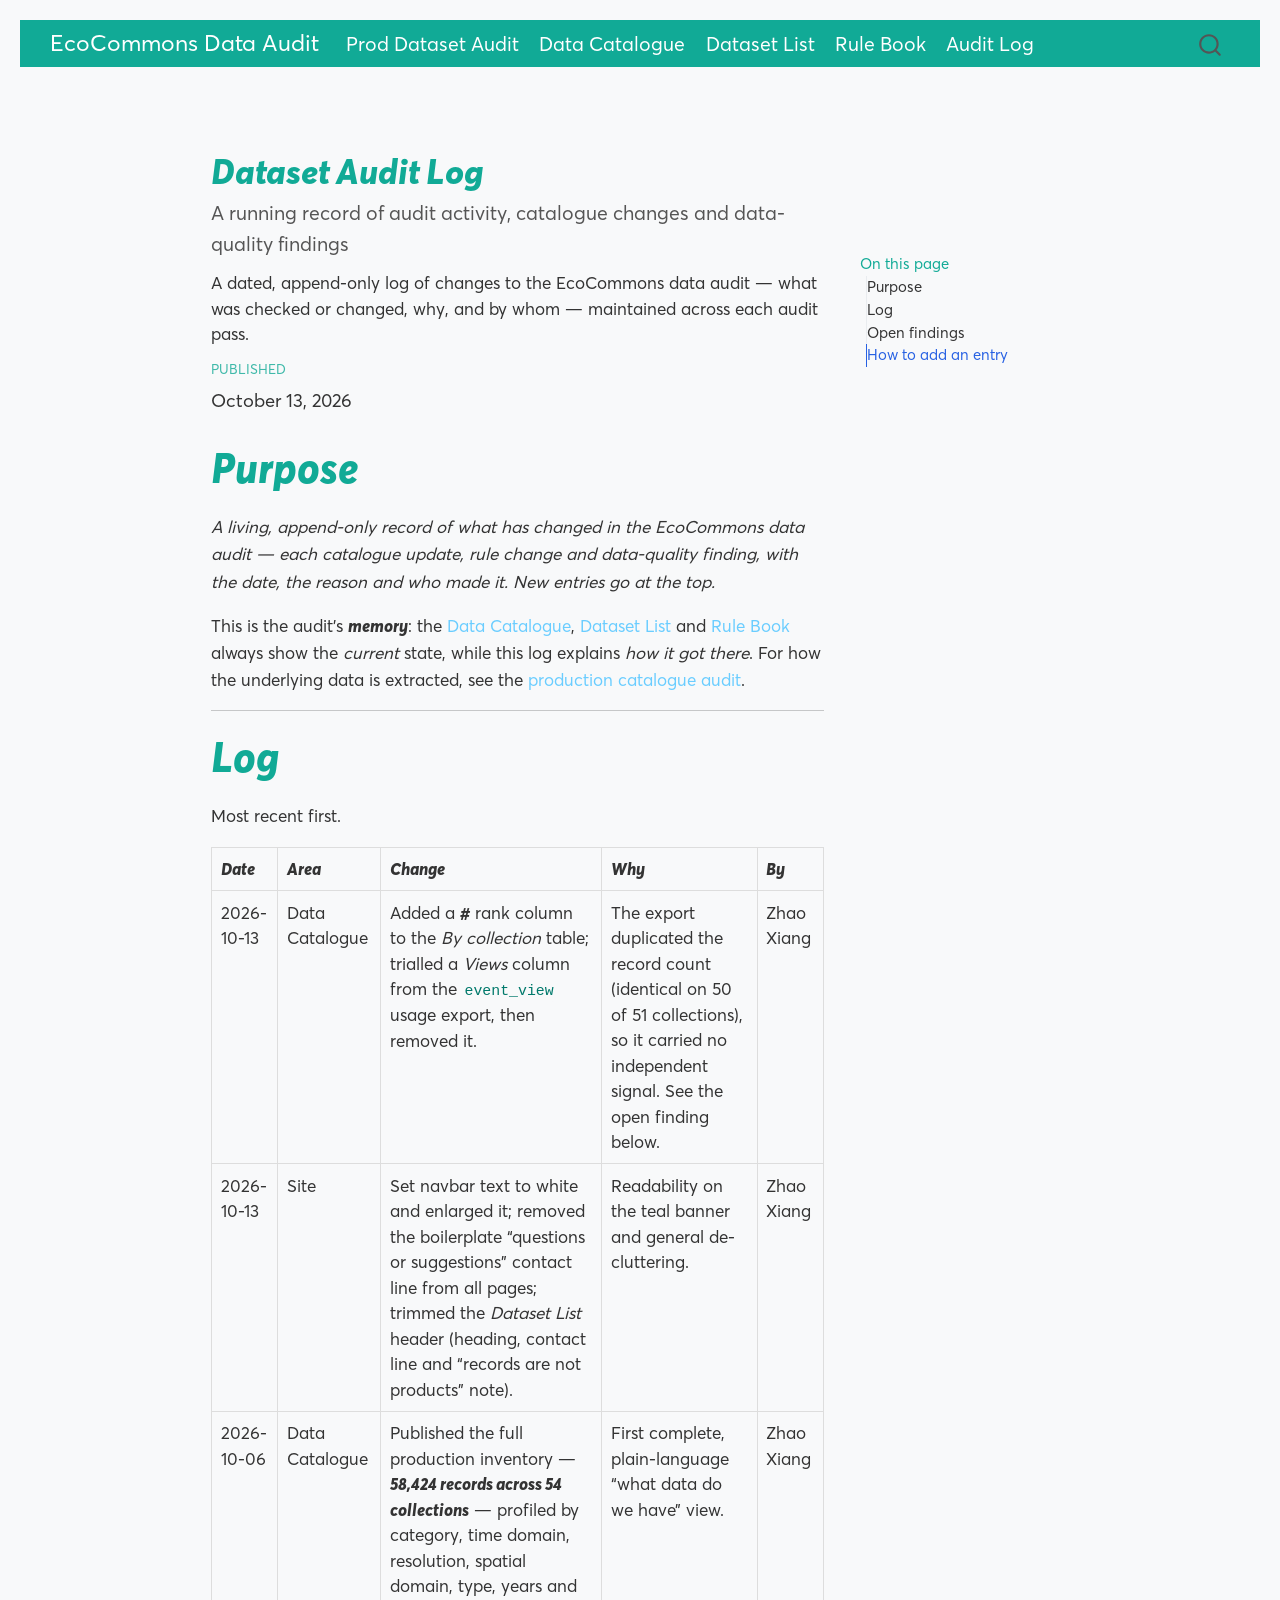
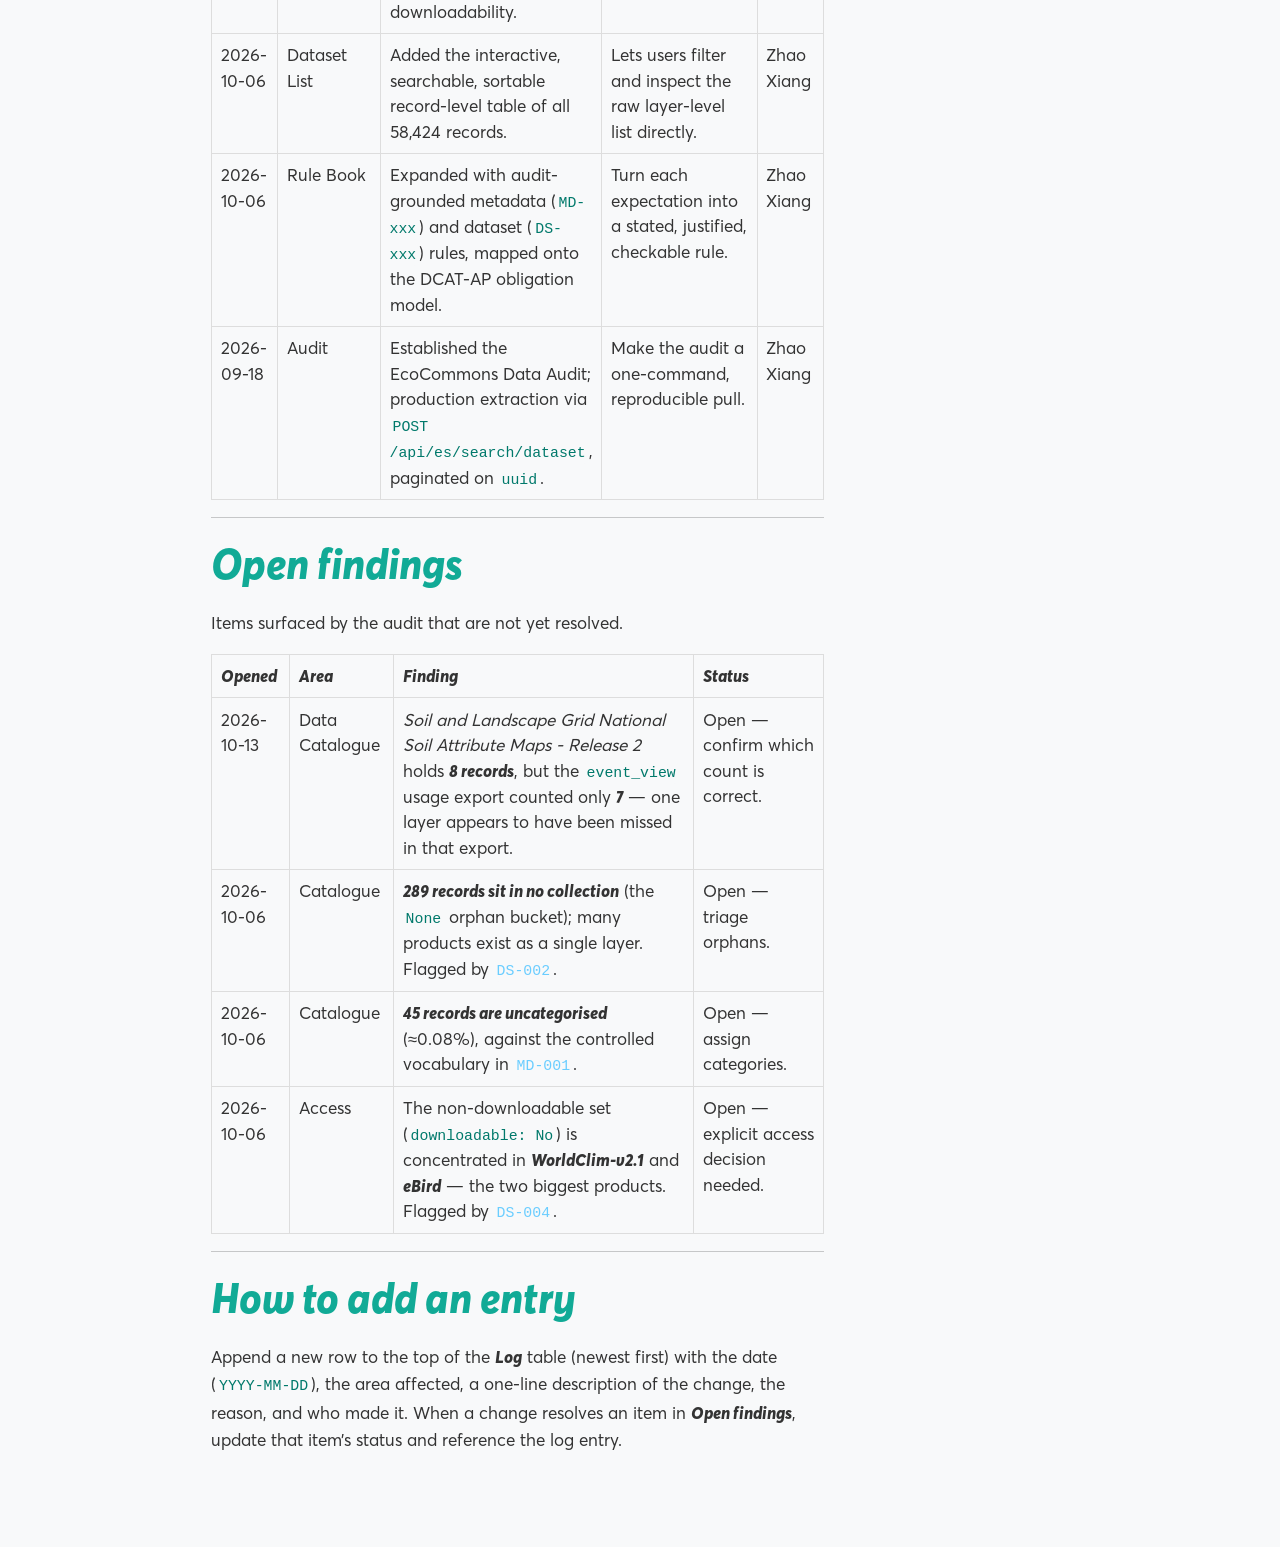
==== docs/audit_log.html @ ebec3620 "Add Audit Log page, rank column, and site cleanup - Add Dataset Audit Log page (audit_log.qmd) with " ====
<!DOCTYPE html>
<html xmlns="http://www.w3.org/1999/xhtml" lang="en" xml:lang="en"><head>

<meta charset="utf-8">
<meta name="generator" content="quarto-1.6.40">

<meta name="viewport" content="width=device-width, initial-scale=1.0, user-scalable=yes">

<meta name="dcterms.date" content="2026-10-13">
<meta name="description" content="A dated, append-only log of changes to the EcoCommons data audit — what was checked or changed, why, and by whom — maintained across each audit pass.">

<title>Dataset Audit Log – EcoCommons Data Audit</title>
<style>
code{white-space: pre-wrap;}
span.smallcaps{font-variant: small-caps;}
div.columns{display: flex; gap: min(4vw, 1.5em);}
div.column{flex: auto; overflow-x: auto;}
div.hanging-indent{margin-left: 1.5em; text-indent: -1.5em;}
ul.task-list{list-style: none;}
ul.task-list li input[type="checkbox"] {
  width: 0.8em;
  margin: 0 0.8em 0.2em -1em; /* quarto-specific, see https://github.com/quarto-dev/quarto-cli/issues/4556 */ 
  vertical-align: middle;
}
</style>


<script src="site_libs/quarto-nav/quarto-nav.js"></script>
<script src="site_libs/quarto-nav/headroom.min.js"></script>
<script src="site_libs/clipboard/clipboard.min.js"></script>
<script src="site_libs/quarto-search/autocomplete.umd.js"></script>
<script src="site_libs/quarto-search/fuse.min.js"></script>
<script src="site_libs/quarto-search/quarto-search.js"></script>
<meta name="quarto:offset" content="./">
<link href="./https://raw.githubusercontent.com/EcoCommons-Australia-2024-2026/ec-notebook_site_materials/main/images/favicon_square.png" rel="icon" type="image/png">
<script src="site_libs/quarto-html/quarto.js"></script>
<script src="site_libs/quarto-html/popper.min.js"></script>
<script src="site_libs/quarto-html/tippy.umd.min.js"></script>
<script src="site_libs/quarto-html/anchor.min.js"></script>
<link href="site_libs/quarto-html/tippy.css" rel="stylesheet">
<link href="site_libs/quarto-html/quarto-syntax-highlighting-549806ee2085284f45b00abea8c6df48.css" rel="stylesheet" id="quarto-text-highlighting-styles">
<script src="site_libs/bootstrap/bootstrap.min.js"></script>
<link href="site_libs/bootstrap/bootstrap-icons.css" rel="stylesheet">
<link href="site_libs/bootstrap/bootstrap-6bd9cfa162949bde0a231f530c97869d.min.css" rel="stylesheet" append-hash="true" id="quarto-bootstrap" data-mode="light">
<script id="quarto-search-options" type="application/json">{
  "location": "navbar",
  "copy-button": false,
  "collapse-after": 3,
  "panel-placement": "end",
  "type": "overlay",
  "limit": 50,
  "keyboard-shortcut": [
    "f",
    "/",
    "s"
  ],
  "show-item-context": false,
  "language": {
    "search-no-results-text": "No results",
    "search-matching-documents-text": "matching documents",
    "search-copy-link-title": "Copy link to search",
    "search-hide-matches-text": "Hide additional matches",
    "search-more-match-text": "more match in this document",
    "search-more-matches-text": "more matches in this document",
    "search-clear-button-title": "Clear",
    "search-text-placeholder": "",
    "search-detached-cancel-button-title": "Cancel",
    "search-submit-button-title": "Submit",
    "search-label": "Search"
  }
}</script>


<link rel="stylesheet" href="styles/ec_html_template.css">
</head>

<body class="nav-fixed">

<div id="quarto-search-results"></div>
  <header id="quarto-header" class="headroom fixed-top">
    <nav class="navbar navbar-expand-lg " data-bs-theme="dark">
      <div class="navbar-container container-fluid">
      <div class="navbar-brand-container mx-auto">
    <a class="navbar-brand" href="./index.html">
    <span class="navbar-title">EcoCommons Data Audit</span>
    </a>
  </div>
            <div id="quarto-search" class="" title="Search"></div>
          <button class="navbar-toggler" type="button" data-bs-toggle="collapse" data-bs-target="#navbarCollapse" aria-controls="navbarCollapse" role="menu" aria-expanded="false" aria-label="Toggle navigation" onclick="if (window.quartoToggleHeadroom) { window.quartoToggleHeadroom(); }">
  <span class="navbar-toggler-icon"></span>
</button>
          <div class="collapse navbar-collapse" id="navbarCollapse">
            <ul class="navbar-nav navbar-nav-scroll me-auto">
  <li class="nav-item">
    <a class="nav-link" href="./ecocommons_prod_data_audit.html"> 
<span class="menu-text">Prod Dataset Audit</span></a>
  </li>  
  <li class="nav-item">
    <a class="nav-link" href="./prod_dataset_catalogue.html"> 
<span class="menu-text">Data Catalogue</span></a>
  </li>  
  <li class="nav-item">
    <a class="nav-link" href="./dataset_list.html"> 
<span class="menu-text">Dataset List</span></a>
  </li>  
  <li class="nav-item">
    <a class="nav-link" href="./rule_book.html"> 
<span class="menu-text">Rule Book</span></a>
  </li>  
  <li class="nav-item">
    <a class="nav-link active" href="./audit_log.html" aria-current="page"> 
<span class="menu-text">Audit Log</span></a>
  </li>  
</ul>
          </div> <!-- /navcollapse -->
            <div class="quarto-navbar-tools">
</div>
      </div> <!-- /container-fluid -->
    </nav>
</header>
<!-- content -->
<div id="quarto-content" class="quarto-container page-columns page-rows-contents page-layout-article page-navbar">
<!-- sidebar -->
<!-- margin-sidebar -->
    <div id="quarto-margin-sidebar" class="sidebar margin-sidebar">
        <nav id="TOC" role="doc-toc" class="toc-active">
    <h2 id="toc-title">On this page</h2>
   
  <ul>
  <li><a href="#purpose" id="toc-purpose" class="nav-link active" data-scroll-target="#purpose">Purpose</a></li>
  <li><a href="#log" id="toc-log" class="nav-link" data-scroll-target="#log">Log</a></li>
  <li><a href="#open-findings" id="toc-open-findings" class="nav-link" data-scroll-target="#open-findings">Open findings</a></li>
  <li><a href="#how-to-add-an-entry" id="toc-how-to-add-an-entry" class="nav-link" data-scroll-target="#how-to-add-an-entry">How to add an entry</a></li>
  </ul>
</nav>
    </div>
<!-- main -->
<main class="content" id="quarto-document-content">

<header id="title-block-header" class="quarto-title-block default">
<div class="quarto-title">
<h1 class="title">Dataset Audit Log</h1>
<p class="subtitle lead">A running record of audit activity, catalogue changes and data-quality findings</p>
</div>

<div>
  <div class="description">
    A dated, append-only log of changes to the EcoCommons data audit — what was checked or changed, why, and by whom — maintained across each audit pass.
  </div>
</div>


<div class="quarto-title-meta">

    
    <div>
    <div class="quarto-title-meta-heading">Published</div>
    <div class="quarto-title-meta-contents">
      <p class="date">October 13, 2026</p>
    </div>
  </div>
  
    
  </div>
  


</header>


<section id="purpose" class="level1">
<h1>Purpose</h1>
<p><em>A living, append-only record of what has changed in the EcoCommons data audit — each catalogue update, rule change and data-quality finding, with the date, the reason and who made it. New entries go at the top.</em></p>
<p>This is the audit’s <strong>memory</strong>: the <a href="./prod_dataset_catalogue.html">Data Catalogue</a>, <a href="./dataset_list.html">Dataset List</a> and <a href="./rule_book.html">Rule Book</a> always show the <em>current</em> state, while this log explains <em>how it got there</em>. For how the underlying data is extracted, see the <a href="./ecocommons_prod_data_audit.html">production catalogue audit</a>.</p>
<hr>
</section>
<section id="log" class="level1">
<h1>Log</h1>
<p>Most recent first.</p>
<table class="caption-top table">
<colgroup>
<col style="width: 11%">
<col style="width: 17%">
<col style="width: 31%">
<col style="width: 28%">
<col style="width: 11%">
</colgroup>
<thead>
<tr class="header">
<th style="text-align: left;">Date</th>
<th style="text-align: left;">Area</th>
<th style="text-align: left;">Change</th>
<th style="text-align: left;">Why</th>
<th style="text-align: left;">By</th>
</tr>
</thead>
<tbody>
<tr class="odd">
<td style="text-align: left;">2026-10-13</td>
<td style="text-align: left;">Data Catalogue</td>
<td style="text-align: left;">Added a <strong>#</strong> rank column to the <em>By collection</em> table; trialled a <em>Views</em> column from the <code>event_view</code> usage export, then removed it.</td>
<td style="text-align: left;">The export duplicated the record count (identical on 50 of 51 collections), so it carried no independent signal. See the open finding below.</td>
<td style="text-align: left;">Zhao Xiang</td>
</tr>
<tr class="even">
<td style="text-align: left;">2026-10-13</td>
<td style="text-align: left;">Site</td>
<td style="text-align: left;">Set navbar text to white and enlarged it; removed the boilerplate “questions or suggestions” contact line from all pages; trimmed the <em>Dataset List</em> header (heading, contact line and “records are not products” note).</td>
<td style="text-align: left;">Readability on the teal banner and general de-cluttering.</td>
<td style="text-align: left;">Zhao Xiang</td>
</tr>
<tr class="odd">
<td style="text-align: left;">2026-10-06</td>
<td style="text-align: left;">Data Catalogue</td>
<td style="text-align: left;">Published the full production inventory — <strong>58,424 records across 54 collections</strong> — profiled by category, time domain, resolution, spatial domain, type, years and downloadability.</td>
<td style="text-align: left;">First complete, plain-language “what data do we have” view.</td>
<td style="text-align: left;">Zhao Xiang</td>
</tr>
<tr class="even">
<td style="text-align: left;">2026-10-06</td>
<td style="text-align: left;">Dataset List</td>
<td style="text-align: left;">Added the interactive, searchable, sortable record-level table of all 58,424 records.</td>
<td style="text-align: left;">Lets users filter and inspect the raw layer-level list directly.</td>
<td style="text-align: left;">Zhao Xiang</td>
</tr>
<tr class="odd">
<td style="text-align: left;">2026-10-06</td>
<td style="text-align: left;">Rule Book</td>
<td style="text-align: left;">Expanded with audit-grounded metadata (<code>MD-xxx</code>) and dataset (<code>DS-xxx</code>) rules, mapped onto the DCAT-AP obligation model.</td>
<td style="text-align: left;">Turn each expectation into a stated, justified, checkable rule.</td>
<td style="text-align: left;">Zhao Xiang</td>
</tr>
<tr class="even">
<td style="text-align: left;">2026-09-18</td>
<td style="text-align: left;">Audit</td>
<td style="text-align: left;">Established the EcoCommons Data Audit; production extraction via <code>POST /api/es/search/dataset</code>, paginated on <code>uuid</code>.</td>
<td style="text-align: left;">Make the audit a one-command, reproducible pull.</td>
<td style="text-align: left;">Zhao Xiang</td>
</tr>
</tbody>
</table>
<hr>
</section>
<section id="open-findings" class="level1">
<h1>Open findings</h1>
<p>Items surfaced by the audit that are not yet resolved.</p>
<table class="caption-top table">
<thead>
<tr class="header">
<th style="text-align: left;">Opened</th>
<th style="text-align: left;">Area</th>
<th style="text-align: left;">Finding</th>
<th style="text-align: left;">Status</th>
</tr>
</thead>
<tbody>
<tr class="odd">
<td style="text-align: left;">2026-10-13</td>
<td style="text-align: left;">Data Catalogue</td>
<td style="text-align: left;"><em>Soil and Landscape Grid National Soil Attribute Maps - Release 2</em> holds <strong>8 records</strong>, but the <code>event_view</code> usage export counted only <strong>7</strong> — one layer appears to have been missed in that export.</td>
<td style="text-align: left;">Open — confirm which count is correct.</td>
</tr>
<tr class="even">
<td style="text-align: left;">2026-10-06</td>
<td style="text-align: left;">Catalogue</td>
<td style="text-align: left;"><strong>289 records sit in no collection</strong> (the <code>None</code> orphan bucket); many products exist as a single layer. Flagged by <a href="./rule_book.html#ds-002"><code>DS-002</code></a>.</td>
<td style="text-align: left;">Open — triage orphans.</td>
</tr>
<tr class="odd">
<td style="text-align: left;">2026-10-06</td>
<td style="text-align: left;">Catalogue</td>
<td style="text-align: left;"><strong>45 records are uncategorised</strong> (≈0.08%), against the controlled vocabulary in <a href="./rule_book.html#md-001"><code>MD-001</code></a>.</td>
<td style="text-align: left;">Open — assign categories.</td>
</tr>
<tr class="even">
<td style="text-align: left;">2026-10-06</td>
<td style="text-align: left;">Access</td>
<td style="text-align: left;">The non-downloadable set (<code>downloadable: No</code>) is concentrated in <strong>WorldClim-v2.1</strong> and <strong>eBird</strong> — the two biggest products. Flagged by <a href="./rule_book.html#ds-004"><code>DS-004</code></a>.</td>
<td style="text-align: left;">Open — explicit access decision needed.</td>
</tr>
</tbody>
</table>
<hr>
</section>
<section id="how-to-add-an-entry" class="level1">
<h1>How to add an entry</h1>
<p>Append a new row to the top of the <strong>Log</strong> table (newest first) with the date (<code>YYYY-MM-DD</code>), the area affected, a one-line description of the change, the reason, and who made it. When a change resolves an item in <strong>Open findings</strong>, update that item’s status and reference the log entry.</p>


</section>

</main> <!-- /main -->
<script id="quarto-html-after-body" type="application/javascript">
window.document.addEventListener("DOMContentLoaded", function (event) {
  const toggleBodyColorMode = (bsSheetEl) => {
    const mode = bsSheetEl.getAttribute("data-mode");
    const bodyEl = window.document.querySelector("body");
    if (mode === "dark") {
      bodyEl.classList.add("quarto-dark");
      bodyEl.classList.remove("quarto-light");
    } else {
      bodyEl.classList.add("quarto-light");
      bodyEl.classList.remove("quarto-dark");
    }
  }
  const toggleBodyColorPrimary = () => {
    const bsSheetEl = window.document.querySelector("link#quarto-bootstrap");
    if (bsSheetEl) {
      toggleBodyColorMode(bsSheetEl);
    }
  }
  toggleBodyColorPrimary();  
  const icon = "";
  const anchorJS = new window.AnchorJS();
  anchorJS.options = {
    placement: 'right',
    icon: icon
  };
  anchorJS.add('.anchored');
  const isCodeAnnotation = (el) => {
    for (const clz of el.classList) {
      if (clz.startsWith('code-annotation-')) {                     
        return true;
      }
    }
    return false;
  }
  const onCopySuccess = function(e) {
    // button target
    const button = e.trigger;
    // don't keep focus
    button.blur();
    // flash "checked"
    button.classList.add('code-copy-button-checked');
    var currentTitle = button.getAttribute("title");
    button.setAttribute("title", "Copied!");
    let tooltip;
    if (window.bootstrap) {
      button.setAttribute("data-bs-toggle", "tooltip");
      button.setAttribute("data-bs-placement", "left");
      button.setAttribute("data-bs-title", "Copied!");
      tooltip = new bootstrap.Tooltip(button, 
        { trigger: "manual", 
          customClass: "code-copy-button-tooltip",
          offset: [0, -8]});
      tooltip.show();    
    }
    setTimeout(function() {
      if (tooltip) {
        tooltip.hide();
        button.removeAttribute("data-bs-title");
        button.removeAttribute("data-bs-toggle");
        button.removeAttribute("data-bs-placement");
      }
      button.setAttribute("title", currentTitle);
      button.classList.remove('code-copy-button-checked');
    }, 1000);
    // clear code selection
    e.clearSelection();
  }
  const getTextToCopy = function(trigger) {
      const codeEl = trigger.previousElementSibling.cloneNode(true);
      for (const childEl of codeEl.children) {
        if (isCodeAnnotation(childEl)) {
          childEl.remove();
        }
      }
      return codeEl.innerText;
  }
  const clipboard = new window.ClipboardJS('.code-copy-button:not([data-in-quarto-modal])', {
    text: getTextToCopy
  });
  clipboard.on('success', onCopySuccess);
  if (window.document.getElementById('quarto-embedded-source-code-modal')) {
    const clipboardModal = new window.ClipboardJS('.code-copy-button[data-in-quarto-modal]', {
      text: getTextToCopy,
      container: window.document.getElementById('quarto-embedded-source-code-modal')
    });
    clipboardModal.on('success', onCopySuccess);
  }
    var localhostRegex = new RegExp(/^(?:http|https):\/\/localhost\:?[0-9]*\//);
    var mailtoRegex = new RegExp(/^mailto:/);
      var filterRegex = new RegExp('/' + window.location.host + '/');
    var isInternal = (href) => {
        return filterRegex.test(href) || localhostRegex.test(href) || mailtoRegex.test(href);
    }
    // Inspect non-navigation links and adorn them if external
 	var links = window.document.querySelectorAll('a[href]:not(.nav-link):not(.navbar-brand):not(.toc-action):not(.sidebar-link):not(.sidebar-item-toggle):not(.pagination-link):not(.no-external):not([aria-hidden]):not(.dropdown-item):not(.quarto-navigation-tool):not(.about-link)');
    for (var i=0; i<links.length; i++) {
      const link = links[i];
      if (!isInternal(link.href)) {
        // undo the damage that might have been done by quarto-nav.js in the case of
        // links that we want to consider external
        if (link.dataset.originalHref !== undefined) {
          link.href = link.dataset.originalHref;
        }
      }
    }
  function tippyHover(el, contentFn, onTriggerFn, onUntriggerFn) {
    const config = {
      allowHTML: true,
      maxWidth: 500,
      delay: 100,
      arrow: false,
      appendTo: function(el) {
          return el.parentElement;
      },
      interactive: true,
      interactiveBorder: 10,
      theme: 'quarto',
      placement: 'bottom-start',
    };
    if (contentFn) {
      config.content = contentFn;
    }
    if (onTriggerFn) {
      config.onTrigger = onTriggerFn;
    }
    if (onUntriggerFn) {
      config.onUntrigger = onUntriggerFn;
    }
    window.tippy(el, config); 
  }
  const noterefs = window.document.querySelectorAll('a[role="doc-noteref"]');
  for (var i=0; i<noterefs.length; i++) {
    const ref = noterefs[i];
    tippyHover(ref, function() {
      // use id or data attribute instead here
      let href = ref.getAttribute('data-footnote-href') || ref.getAttribute('href');
      try { href = new URL(href).hash; } catch {}
      const id = href.replace(/^#\/?/, "");
      const note = window.document.getElementById(id);
      if (note) {
        return note.innerHTML;
      } else {
        return "";
      }
    });
  }
  const xrefs = window.document.querySelectorAll('a.quarto-xref');
  const processXRef = (id, note) => {
    // Strip column container classes
    const stripColumnClz = (el) => {
      el.classList.remove("page-full", "page-columns");
      if (el.children) {
        for (const child of el.children) {
          stripColumnClz(child);
        }
      }
    }
    stripColumnClz(note)
    if (id === null || id.startsWith('sec-')) {
      // Special case sections, only their first couple elements
      const container = document.createElement("div");
      if (note.children && note.children.length > 2) {
        container.appendChild(note.children[0].cloneNode(true));
        for (let i = 1; i < note.children.length; i++) {
          const child = note.children[i];
          if (child.tagName === "P" && child.innerText === "") {
            continue;
          } else {
            container.appendChild(child.cloneNode(true));
            break;
          }
        }
        if (window.Quarto?.typesetMath) {
          window.Quarto.typesetMath(container);
        }
        return container.innerHTML
      } else {
        if (window.Quarto?.typesetMath) {
          window.Quarto.typesetMath(note);
        }
        return note.innerHTML;
      }
    } else {
      // Remove any anchor links if they are present
      const anchorLink = note.querySelector('a.anchorjs-link');
      if (anchorLink) {
        anchorLink.remove();
      }
      if (window.Quarto?.typesetMath) {
        window.Quarto.typesetMath(note);
      }
      if (note.classList.contains("callout")) {
        return note.outerHTML;
      } else {
        return note.innerHTML;
      }
    }
  }
  for (var i=0; i<xrefs.length; i++) {
    const xref = xrefs[i];
    tippyHover(xref, undefined, function(instance) {
      instance.disable();
      let url = xref.getAttribute('href');
      let hash = undefined; 
      if (url.startsWith('#')) {
        hash = url;
      } else {
        try { hash = new URL(url).hash; } catch {}
      }
      if (hash) {
        const id = hash.replace(/^#\/?/, "");
        const note = window.document.getElementById(id);
        if (note !== null) {
          try {
            const html = processXRef(id, note.cloneNode(true));
            instance.setContent(html);
          } finally {
            instance.enable();
            instance.show();
          }
        } else {
          // See if we can fetch this
          fetch(url.split('#')[0])
          .then(res => res.text())
          .then(html => {
            const parser = new DOMParser();
            const htmlDoc = parser.parseFromString(html, "text/html");
            const note = htmlDoc.getElementById(id);
            if (note !== null) {
              const html = processXRef(id, note);
              instance.setContent(html);
            } 
          }).finally(() => {
            instance.enable();
            instance.show();
          });
        }
      } else {
        // See if we can fetch a full url (with no hash to target)
        // This is a special case and we should probably do some content thinning / targeting
        fetch(url)
        .then(res => res.text())
        .then(html => {
          const parser = new DOMParser();
          const htmlDoc = parser.parseFromString(html, "text/html");
          const note = htmlDoc.querySelector('main.content');
          if (note !== null) {
            // This should only happen for chapter cross references
            // (since there is no id in the URL)
            // remove the first header
            if (note.children.length > 0 && note.children[0].tagName === "HEADER") {
              note.children[0].remove();
            }
            const html = processXRef(null, note);
            instance.setContent(html);
          } 
        }).finally(() => {
          instance.enable();
          instance.show();
        });
      }
    }, function(instance) {
    });
  }
      let selectedAnnoteEl;
      const selectorForAnnotation = ( cell, annotation) => {
        let cellAttr = 'data-code-cell="' + cell + '"';
        let lineAttr = 'data-code-annotation="' +  annotation + '"';
        const selector = 'span[' + cellAttr + '][' + lineAttr + ']';
        return selector;
      }
      const selectCodeLines = (annoteEl) => {
        const doc = window.document;
        const targetCell = annoteEl.getAttribute("data-target-cell");
        const targetAnnotation = annoteEl.getAttribute("data-target-annotation");
        const annoteSpan = window.document.querySelector(selectorForAnnotation(targetCell, targetAnnotation));
        const lines = annoteSpan.getAttribute("data-code-lines").split(",");
        const lineIds = lines.map((line) => {
          return targetCell + "-" + line;
        })
        let top = null;
        let height = null;
        let parent = null;
        if (lineIds.length > 0) {
            //compute the position of the single el (top and bottom and make a div)
            const el = window.document.getElementById(lineIds[0]);
            top = el.offsetTop;
            height = el.offsetHeight;
            parent = el.parentElement.parentElement;
          if (lineIds.length > 1) {
            const lastEl = window.document.getElementById(lineIds[lineIds.length - 1]);
            const bottom = lastEl.offsetTop + lastEl.offsetHeight;
            height = bottom - top;
          }
          if (top !== null && height !== null && parent !== null) {
            // cook up a div (if necessary) and position it 
            let div = window.document.getElementById("code-annotation-line-highlight");
            if (div === null) {
              div = window.document.createElement("div");
              div.setAttribute("id", "code-annotation-line-highlight");
              div.style.position = 'absolute';
              parent.appendChild(div);
            }
            div.style.top = top - 2 + "px";
            div.style.height = height + 4 + "px";
            div.style.left = 0;
            let gutterDiv = window.document.getElementById("code-annotation-line-highlight-gutter");
            if (gutterDiv === null) {
              gutterDiv = window.document.createElement("div");
              gutterDiv.setAttribute("id", "code-annotation-line-highlight-gutter");
              gutterDiv.style.position = 'absolute';
              const codeCell = window.document.getElementById(targetCell);
              const gutter = codeCell.querySelector('.code-annotation-gutter');
              gutter.appendChild(gutterDiv);
            }
            gutterDiv.style.top = top - 2 + "px";
            gutterDiv.style.height = height + 4 + "px";
          }
          selectedAnnoteEl = annoteEl;
        }
      };
      const unselectCodeLines = () => {
        const elementsIds = ["code-annotation-line-highlight", "code-annotation-line-highlight-gutter"];
        elementsIds.forEach((elId) => {
          const div = window.document.getElementById(elId);
          if (div) {
            div.remove();
          }
        });
        selectedAnnoteEl = undefined;
      };
        // Handle positioning of the toggle
    window.addEventListener(
      "resize",
      throttle(() => {
        elRect = undefined;
        if (selectedAnnoteEl) {
          selectCodeLines(selectedAnnoteEl);
        }
      }, 10)
    );
    function throttle(fn, ms) {
    let throttle = false;
    let timer;
      return (...args) => {
        if(!throttle) { // first call gets through
            fn.apply(this, args);
            throttle = true;
        } else { // all the others get throttled
            if(timer) clearTimeout(timer); // cancel #2
            timer = setTimeout(() => {
              fn.apply(this, args);
              timer = throttle = false;
            }, ms);
        }
      };
    }
      // Attach click handler to the DT
      const annoteDls = window.document.querySelectorAll('dt[data-target-cell]');
      for (const annoteDlNode of annoteDls) {
        annoteDlNode.addEventListener('click', (event) => {
          const clickedEl = event.target;
          if (clickedEl !== selectedAnnoteEl) {
            unselectCodeLines();
            const activeEl = window.document.querySelector('dt[data-target-cell].code-annotation-active');
            if (activeEl) {
              activeEl.classList.remove('code-annotation-active');
            }
            selectCodeLines(clickedEl);
            clickedEl.classList.add('code-annotation-active');
          } else {
            // Unselect the line
            unselectCodeLines();
            clickedEl.classList.remove('code-annotation-active');
          }
        });
      }
  const findCites = (el) => {
    const parentEl = el.parentElement;
    if (parentEl) {
      const cites = parentEl.dataset.cites;
      if (cites) {
        return {
          el,
          cites: cites.split(' ')
        };
      } else {
        return findCites(el.parentElement)
      }
    } else {
      return undefined;
    }
  };
  var bibliorefs = window.document.querySelectorAll('a[role="doc-biblioref"]');
  for (var i=0; i<bibliorefs.length; i++) {
    const ref = bibliorefs[i];
    const citeInfo = findCites(ref);
    if (citeInfo) {
      tippyHover(citeInfo.el, function() {
        var popup = window.document.createElement('div');
        citeInfo.cites.forEach(function(cite) {
          var citeDiv = window.document.createElement('div');
          citeDiv.classList.add('hanging-indent');
          citeDiv.classList.add('csl-entry');
          var biblioDiv = window.document.getElementById('ref-' + cite);
          if (biblioDiv) {
            citeDiv.innerHTML = biblioDiv.innerHTML;
          }
          popup.appendChild(citeDiv);
        });
        return popup.innerHTML;
      });
    }
  }
});
</script>
</div> <!-- /content -->




</body></html>
---- docs/site_libs/quarto-html/tippy.css ----
.tippy-box[data-animation=fade][data-state=hidden]{opacity:0}[data-tippy-root]{max-width:calc(100vw - 10px)}.tippy-box{position:relative;background-color:#333;color:#fff;border-radius:4px;font-size:14px;line-height:1.4;white-space:normal;outline:0;transition-property:transform,visibility,opacity}.tippy-box[data-placement^=top]>.tippy-arrow{bottom:0}.tippy-box[data-placement^=top]>.tippy-arrow:before{bottom:-7px;left:0;border-width:8px 8px 0;border-top-color:initial;transform-origin:center top}.tippy-box[data-placement^=bottom]>.tippy-arrow{top:0}.tippy-box[data-placement^=bottom]>.tippy-arrow:before{top:-7px;left:0;border-width:0 8px 8px;border-bottom-color:initial;transform-origin:center bottom}.tippy-box[data-placement^=left]>.tippy-arrow{right:0}.tippy-box[data-placement^=left]>.tippy-arrow:before{border-width:8px 0 8px 8px;border-left-color:initial;right:-7px;transform-origin:center left}.tippy-box[data-placement^=right]>.tippy-arrow{left:0}.tippy-box[data-placement^=right]>.tippy-arrow:before{left:-7px;border-width:8px 8px 8px 0;border-right-color:initial;transform-origin:center right}.tippy-box[data-inertia][data-state=visible]{transition-timing-function:cubic-bezier(.54,1.5,.38,1.11)}.tippy-arrow{width:16px;height:16px;color:#333}.tippy-arrow:before{content:"";position:absolute;border-color:transparent;border-style:solid}.tippy-content{position:relative;padding:5px 9px;z-index:1}
---- docs/site_libs/quarto-html/quarto-syntax-highlighting-549806ee2085284f45b00abea8c6df48.css ----
/* quarto syntax highlight colors */
:root {
  --quarto-hl-ot-color: #003B4F;
  --quarto-hl-at-color: #657422;
  --quarto-hl-ss-color: #20794D;
  --quarto-hl-an-color: #5E5E5E;
  --quarto-hl-fu-color: #4758AB;
  --quarto-hl-st-color: #20794D;
  --quarto-hl-cf-color: #003B4F;
  --quarto-hl-op-color: #5E5E5E;
  --quarto-hl-er-color: #AD0000;
  --quarto-hl-bn-color: #AD0000;
  --quarto-hl-al-color: #AD0000;
  --quarto-hl-va-color: #111111;
  --quarto-hl-bu-color: inherit;
  --quarto-hl-ex-color: inherit;
  --quarto-hl-pp-color: #AD0000;
  --quarto-hl-in-color: #5E5E5E;
  --quarto-hl-vs-color: #20794D;
  --quarto-hl-wa-color: #5E5E5E;
  --quarto-hl-do-color: #5E5E5E;
  --quarto-hl-im-color: #00769E;
  --quarto-hl-ch-color: #20794D;
  --quarto-hl-dt-color: #AD0000;
  --quarto-hl-fl-color: #AD0000;
  --quarto-hl-co-color: #5E5E5E;
  --quarto-hl-cv-color: #5E5E5E;
  --quarto-hl-cn-color: #8f5902;
  --quarto-hl-sc-color: #5E5E5E;
  --quarto-hl-dv-color: #AD0000;
  --quarto-hl-kw-color: #003B4F;
}

/* other quarto variables */
:root {
  --quarto-font-monospace: SFMono-Regular, Menlo, Monaco, Consolas, "Liberation Mono", "Courier New", monospace;
}

pre > code.sourceCode > span {
  color: #003B4F;
}

code span {
  color: #003B4F;
}

code.sourceCode > span {
  color: #003B4F;
}

div.sourceCode,
div.sourceCode pre.sourceCode {
  color: #003B4F;
}

code span.ot {
  color: #003B4F;
  font-style: inherit;
}

code span.at {
  color: #657422;
  font-style: inherit;
}

code span.ss {
  color: #20794D;
  font-style: inherit;
}

code span.an {
  color: #5E5E5E;
  font-style: inherit;
}

code span.fu {
  color: #4758AB;
  font-style: inherit;
}

code span.st {
  color: #20794D;
  font-style: inherit;
}

code span.cf {
  color: #003B4F;
  font-weight: bold;
  font-style: inherit;
}

code span.op {
  color: #5E5E5E;
  font-style: inherit;
}

code span.er {
  color: #AD0000;
  font-style: inherit;
}

code span.bn {
  color: #AD0000;
  font-style: inherit;
}

code span.al {
  color: #AD0000;
  font-style: inherit;
}

code span.va {
  color: #111111;
  font-style: inherit;
}

code span.bu {
  font-style: inherit;
}

code span.ex {
  font-style: inherit;
}

code span.pp {
  color: #AD0000;
  font-style: inherit;
}

code span.in {
  color: #5E5E5E;
  font-style: inherit;
}

code span.vs {
  color: #20794D;
  font-style: inherit;
}

code span.wa {
  color: #5E5E5E;
  font-style: italic;
}

code span.do {
  color: #5E5E5E;
  font-style: italic;
}

code span.im {
  color: #00769E;
  font-style: inherit;
}

code span.ch {
  color: #20794D;
  font-style: inherit;
}

code span.dt {
  color: #AD0000;
  font-style: inherit;
}

code span.fl {
  color: #AD0000;
  font-style: inherit;
}

code span.co {
  color: #5E5E5E;
  font-style: inherit;
}

code span.cv {
  color: #5E5E5E;
  font-style: italic;
}

code span.cn {
  color: #8f5902;
  font-style: inherit;
}

code span.sc {
  color: #5E5E5E;
  font-style: inherit;
}

code span.dv {
  color: #AD0000;
  font-style: inherit;
}

code span.kw {
  color: #003B4F;
  font-weight: bold;
  font-style: inherit;
}

.prevent-inlining {
  content: "</";
}

/*# sourceMappingURL=ae99138f4fbc2fb4c9f5e5cd69c22459.css.map */
---- docs/styles/ec_html_template.css ----
/* Import Open Sans font from Google Fonts */
@import url('https://fonts.googleapis.com/css2?family=Poppins:wght@400;700&display=swap');


/* Base Styles */

@font-face {
    font-family: 'Averta';
    src: url('fonts/AvertaDemoPECuttedDemo-Regular.otf') format('opentype');
    font-weight: normal;
    font-style: normal;
}

@font-face {
    font-family: 'Averta';
    src: url('fonts/AvertaDemoPE-ExtraBold.otf') format('opentype');
    font-weight: bold;
    font-style: normal;
}


body {
  font-family: 'Averta', sans-serif;
  background-color: #f8f9fa; /* Light gray background */
  color: #333; /* Dark text */
}

.navbar {
    background-color: #11aa96; /* Change to your preferred color */
    width: 100%;                /* Make the banner full width */
    margin: 0;                  /* Remove any margins */
    padding: 0;                 /* Remove padding if needed */
    position: relative;         /* Ensure the banner stays in the right place */
}

/* White navbar text on the teal banner: the brand title
   ("EcoCommons Data Audit") and every nav link
   ("Prod Dataset Audit", "Data Catalogue", "Dataset List", "Rule Book"). */
.navbar .navbar-brand,
.navbar .navbar-title,
.navbar .nav-link,
.navbar .nav-link.active {
    color: #ffffff !important;
}

/* Larger navbar tab/brand text. */
.navbar .navbar-brand,
.navbar .navbar-title {
    font-size: 1.35rem;
}

.navbar .nav-link {
    font-size: 1.15rem;
}

.navbar .navbar-brand:hover,
.navbar .navbar-brand:focus,
.navbar .nav-link:hover,
.navbar .nav-link:focus {
    color: #ffffff !important;
    opacity: 0.85;
}


/* Headings */
h1, h2, h3, h4, h5, h6 {
  font-family: 'Averta', sans-serif;
  color: #11aa96; /* EcoCommons green */
  margin-top: 20px;
  margin-bottom: 10px;
}

/* Custom style for numbered sections */
h1::before, h2::before, h3::before, h4::before, h5::before, h6::before {
    color: #11aa96; /* Set your preferred color here */
    font-weight: bold; /* Optionally set font weight or other styles */
}

h1 {
  font-size: 2.5em;
  margin-bottom: 20px;
}

h2 {
  font-size: 2em;
}

h3 {
  font-size: 1.75em;
}

/* Links */
a {
  color: #6ACDFF; /* EcoCommons blue */
  text-decoration: none;
}

a:hover {
  color: #0056b3; /* Darker blue on hover */
}

/* Code blocks */
code, pre {
  background-color: #e0f7fa; /* Light blue background */
  color: #00796b; /* Teal text */
  padding: 5px;
  border-radius: 5px;
}

/* Blockquotes */
blockquote {
  background-color: #e9ecef; /* Light gray background */
  padding: 15px;
  border-left: 5px solid #2e8b57; /* Green border */
  margin: 20px 0;
}

/* Tables */
table {
  border-collapse: collapse;
  width: 100%;
  margin: 20px 0;
}

table th, table td {
  padding: 10px;
  border: 1px solid #ddd;
}

table th {
  background-color: #f1f1f1;
  color: #333;
}

/* Custom Header with PNG Background */
header {
  background-size: cover;
  background-position: center;
  height: 120px; /* Adjust the height to avoid overlap */
  width: 100%;
  padding: 20px; /* Add padding to ensure text does not overlap */
  margin-bottom: 50px; /* Push the content below the header */
  text-align: center; /* Center the text */
}

/* Header Text Styling */
header h1 {
  font-family: 'Averta', sans-serif;
  font-size: 2.5em;
  margin: 0;
  color: #f6aa70; /* EcoCommons Orange */
  opacity: 0;
}

header p {
  font-family: 'Averta', sans-serif;
  font-size: 1.2em;
  color: white;
  margin: 5px 0; /* Spacing between author and date */
}


/* Additional Spacing */
p {
  line-height: 1.6;
}

/* Image Styling */
img {
  max-width: 100%;
  height: auto;
}

/* Optional Styling for Code Blocks */
code, pre {
  background-color: #e0f7fa; /* Light blue for code blocks */
  color: #00796b; /* Teal color for code text */
  padding: 5px;
  border-radius: 5px;
}

/* Optional Styling for Blockquotes */
blockquote {
  background-color: #e9ecef; /* Light gray background */
  padding: 15px;
  border-left: 5px solid #11aa96; /* EcoCommons green */
  margin: 20px 0;
}

/* Optional Table Styling */
table {
  border-collapse: collapse;
  width: 100%;
  margin: 20px 0;
}

table th, table td {
  padding: 10px;
  border: 1px solid #ddd;
}

table th {
  background-color: #f1f1f1;
  color: #333;
}

/* Footer Styling */
footer {
  background-color: #f6aa70; /* EcoCommons green */
  color: white;
  text-align: center;
  padding: 20px;
  position: relative;
  bottom: 0;
  width: 100%;
}

footer p {
  margin: 0;
  font-size: 1em;
}

/* Optional Footer Link Styling */
footer a {
  color: #f6aa70; /* EcoCommons Orange */
  text-decoration: none;
}

footer a:hover {
  color: #FFD27D; /* Lighter orange on hover */
}


/* Ensure footer stays at the bottom */
body {
  display: flex;
  flex-direction: column;
  min-height: 100vh;
}

main {
  flex-grow: 1;
}

/* Move the entire .quarto-container to the left */
.quarto-container {
  max-width: 1000px; /* Adjust this as needed */
  margin-left: auto; /* Keep the content centered */
  margin-right: auto;
  padding-left: 50px; /* Add left padding for inner spacing */
  padding-right: 50px;
  position: relative; /* Allow for relative adjustments */
  left: -50px; /* Move the whole container 30px to the left */
}

/* Adjust the sidebar relative to the container */
#quarto-margin-sidebar {
  overflow: auto; /* Allow scrolling for overflowing content */
  max-height: 100vh; /* Ensure the sidebar doesn't exceed the viewport height */
  padding: 10px; /* Add padding for better readability */
  position: relative; /* Allow relative adjustment */
  left: 0; /* Reset any specific sidebar movement */
  width: 300px; /* Adjust this value if needed */
}

/* =========================
   Right TOC Hierarchy Fix
   ========================= */

/* Base TOC link style */
#TOC a {
  font-weight: 500;
  display: block;
  padding: 2px 0;
}

/* Level 2 (##) */
#TOC ul ul > li {
  margin-left: 1rem;
}

/* Level 3 (###) */
#TOC ul ul ul > li {
  margin-left: 2rem;
}

/* Optional: slightly smaller for deeper levels */
#TOC ul ul a {
  font-size: 0.95em;
}

#TOC ul ul ul a {
  font-size: 0.9em;
}

/* Optional: make active section clearer */
#TOC .active > a {
  font-weight: 700;
  color: #11aa96;
}


/* Index notebook table: fixed layout with custom column widths */
.nb-table table {
  table-layout: fixed;
  width: 100%;
}
.nb-table th:nth-child(1), .nb-table td:nth-child(1) { width: 19%; }
.nb-table th:nth-child(2), .nb-table td:nth-child(2) { width: 15%; }
.nb-table th:nth-child(3), .nb-table td:nth-child(3) { width: 19%; }
.nb-table th:nth-child(4), .nb-table td:nth-child(4) { width: 21%; }
.nb-table th:nth-child(5), .nb-table td:nth-child(5) { width: 26%; }
.nb-table td { word-wrap: break-word; overflow-wrap: break-word; }
.nb-table img { max-width: 100%; height: auto; }


/* ---------------------------------------------------------------------------
   Quarto title block
   The generic `header { }` rules above were written for a PNG-background
   banner (orange title at opacity:0, white subtitle/meta text). They match
   Quarto's #title-block-header and make the title invisible and the
   subtitle/description/author/date white-on-white. Reset the title block to a
   clean, readable, left-aligned layout in the EcoCommons palette.
   --------------------------------------------------------------------------- */
#title-block-header {
  height: auto;
  background: none;
  padding: 0;
  margin-bottom: 1.5rem;
  text-align: left;
}
#title-block-header h1.title {
  color: #11aa96;            /* EcoCommons green */
  opacity: 1;                /* undo the banner rule's opacity:0 */
  font-size: 2.1em;
}
#title-block-header .subtitle.lead {
  color: #555;
  font-size: 1.15em;
}
#title-block-header .description,
#title-block-header .quarto-title-meta,
#title-block-header .quarto-title-meta-heading,
#title-block-header .quarto-title-meta-contents,
#title-block-header .quarto-title-meta-contents p,
#title-block-header p {
  color: #333;               /* undo the banner rule's white text */
}
#title-block-header .quarto-title-meta-heading {
  font-weight: 700;
  color: #11aa96;            /* "Author" / "Published" labels in brand green */
}
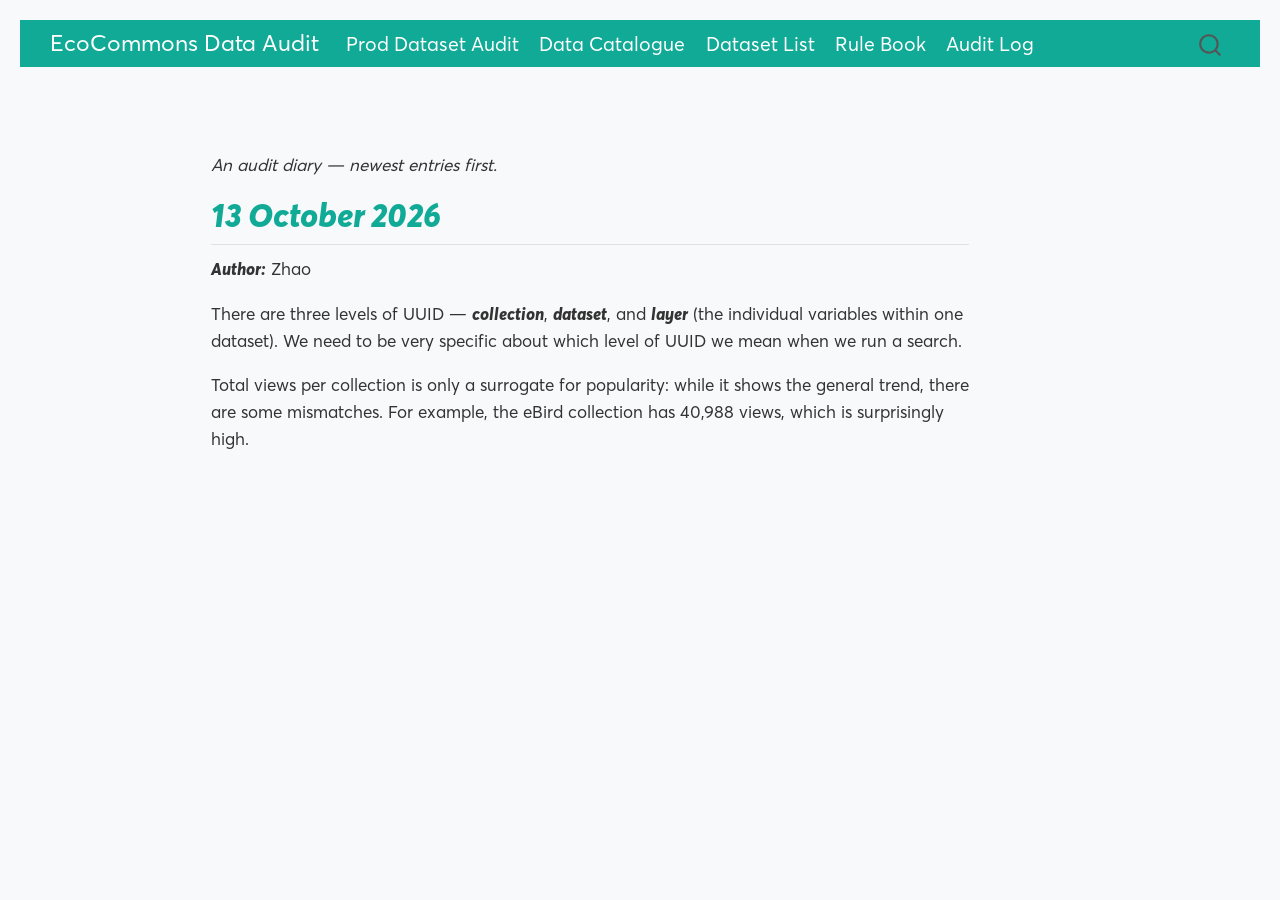
==== commit 4809c0bd: "Rework pages: full dataset table, Total views, trimmed content - Dataset List: load the full export " ====
--- a/docs/audit_log.html
+++ b/docs/audit_log.html
@@ -74,7 +74,7 @@
 <link rel="stylesheet" href="styles/ec_html_template.css">
 </head>
 
-<body class="nav-fixed">
+<body class="nav-fixed fullcontent">
 
 <div id="quarto-search-results"></div>
   <header id="quarto-header" class="headroom fixed-top">
@@ -122,18 +122,7 @@
 <div id="quarto-content" class="quarto-container page-columns page-rows-contents page-layout-article page-navbar">
 <!-- sidebar -->
 <!-- margin-sidebar -->
-    <div id="quarto-margin-sidebar" class="sidebar margin-sidebar">
-        <nav id="TOC" role="doc-toc" class="toc-active">
-    <h2 id="toc-title">On this page</h2>
-   
-  <ul>
-  <li><a href="#purpose" id="toc-purpose" class="nav-link active" data-scroll-target="#purpose">Purpose</a></li>
-  <li><a href="#log" id="toc-log" class="nav-link" data-scroll-target="#log">Log</a></li>
-  <li><a href="#open-findings" id="toc-open-findings" class="nav-link" data-scroll-target="#open-findings">Open findings</a></li>
-  <li><a href="#how-to-add-an-entry" id="toc-how-to-add-an-entry" class="nav-link" data-scroll-target="#how-to-add-an-entry">How to add an entry</a></li>
-  </ul>
-</nav>
-    </div>
+    
 <!-- main -->
 <main class="content" id="quarto-document-content">
 
@@ -168,123 +157,18 @@
 </header>
 
 
-<section id="purpose" class="level1">
-<h1>Purpose</h1>
-<p><em>A living, append-only record of what has changed in the EcoCommons data audit — each catalogue update, rule change and data-quality finding, with the date, the reason and who made it. New entries go at the top.</em></p>
-<p>This is the audit’s <strong>memory</strong>: the <a href="./prod_dataset_catalogue.html">Data Catalogue</a>, <a href="./dataset_list.html">Dataset List</a> and <a href="./rule_book.html">Rule Book</a> always show the <em>current</em> state, while this log explains <em>how it got there</em>. For how the underlying data is extracted, see the <a href="./ecocommons_prod_data_audit.html">production catalogue audit</a>.</p>
-<hr>
-</section>
-<section id="log" class="level1">
-<h1>Log</h1>
-<p>Most recent first.</p>
-<table class="caption-top table">
-<colgroup>
-<col style="width: 11%">
-<col style="width: 17%">
-<col style="width: 31%">
-<col style="width: 28%">
-<col style="width: 11%">
-</colgroup>
-<thead>
-<tr class="header">
-<th style="text-align: left;">Date</th>
-<th style="text-align: left;">Area</th>
-<th style="text-align: left;">Change</th>
-<th style="text-align: left;">Why</th>
-<th style="text-align: left;">By</th>
-</tr>
-</thead>
-<tbody>
-<tr class="odd">
-<td style="text-align: left;">2026-10-13</td>
-<td style="text-align: left;">Data Catalogue</td>
-<td style="text-align: left;">Added a <strong>#</strong> rank column to the <em>By collection</em> table; trialled a <em>Views</em> column from the <code>event_view</code> usage export, then removed it.</td>
-<td style="text-align: left;">The export duplicated the record count (identical on 50 of 51 collections), so it carried no independent signal. See the open finding below.</td>
-<td style="text-align: left;">Zhao Xiang</td>
-</tr>
-<tr class="even">
-<td style="text-align: left;">2026-10-13</td>
-<td style="text-align: left;">Site</td>
-<td style="text-align: left;">Set navbar text to white and enlarged it; removed the boilerplate “questions or suggestions” contact line from all pages; trimmed the <em>Dataset List</em> header (heading, contact line and “records are not products” note).</td>
-<td style="text-align: left;">Readability on the teal banner and general de-cluttering.</td>
-<td style="text-align: left;">Zhao Xiang</td>
-</tr>
-<tr class="odd">
-<td style="text-align: left;">2026-10-06</td>
-<td style="text-align: left;">Data Catalogue</td>
-<td style="text-align: left;">Published the full production inventory — <strong>58,424 records across 54 collections</strong> — profiled by category, time domain, resolution, spatial domain, type, years and downloadability.</td>
-<td style="text-align: left;">First complete, plain-language “what data do we have” view.</td>
-<td style="text-align: left;">Zhao Xiang</td>
-</tr>
-<tr class="even">
-<td style="text-align: left;">2026-10-06</td>
-<td style="text-align: left;">Dataset List</td>
-<td style="text-align: left;">Added the interactive, searchable, sortable record-level table of all 58,424 records.</td>
-<td style="text-align: left;">Lets users filter and inspect the raw layer-level list directly.</td>
-<td style="text-align: left;">Zhao Xiang</td>
-</tr>
-<tr class="odd">
-<td style="text-align: left;">2026-10-06</td>
-<td style="text-align: left;">Rule Book</td>
-<td style="text-align: left;">Expanded with audit-grounded metadata (<code>MD-xxx</code>) and dataset (<code>DS-xxx</code>) rules, mapped onto the DCAT-AP obligation model.</td>
-<td style="text-align: left;">Turn each expectation into a stated, justified, checkable rule.</td>
-<td style="text-align: left;">Zhao Xiang</td>
-</tr>
-<tr class="even">
-<td style="text-align: left;">2026-09-18</td>
-<td style="text-align: left;">Audit</td>
-<td style="text-align: left;">Established the EcoCommons Data Audit; production extraction via <code>POST /api/es/search/dataset</code>, paginated on <code>uuid</code>.</td>
-<td style="text-align: left;">Make the audit a one-command, reproducible pull.</td>
-<td style="text-align: left;">Zhao Xiang</td>
-</tr>
-</tbody>
-</table>
-<hr>
-</section>
-<section id="open-findings" class="level1">
-<h1>Open findings</h1>
-<p>Items surfaced by the audit that are not yet resolved.</p>
-<table class="caption-top table">
-<thead>
-<tr class="header">
-<th style="text-align: left;">Opened</th>
-<th style="text-align: left;">Area</th>
-<th style="text-align: left;">Finding</th>
-<th style="text-align: left;">Status</th>
-</tr>
-</thead>
-<tbody>
-<tr class="odd">
-<td style="text-align: left;">2026-10-13</td>
-<td style="text-align: left;">Data Catalogue</td>
-<td style="text-align: left;"><em>Soil and Landscape Grid National Soil Attribute Maps - Release 2</em> holds <strong>8 records</strong>, but the <code>event_view</code> usage export counted only <strong>7</strong> — one layer appears to have been missed in that export.</td>
-<td style="text-align: left;">Open — confirm which count is correct.</td>
-</tr>
-<tr class="even">
-<td style="text-align: left;">2026-10-06</td>
-<td style="text-align: left;">Catalogue</td>
-<td style="text-align: left;"><strong>289 records sit in no collection</strong> (the <code>None</code> orphan bucket); many products exist as a single layer. Flagged by <a href="./rule_book.html#ds-002"><code>DS-002</code></a>.</td>
-<td style="text-align: left;">Open — triage orphans.</td>
-</tr>
-<tr class="odd">
-<td style="text-align: left;">2026-10-06</td>
-<td style="text-align: left;">Catalogue</td>
-<td style="text-align: left;"><strong>45 records are uncategorised</strong> (≈0.08%), against the controlled vocabulary in <a href="./rule_book.html#md-001"><code>MD-001</code></a>.</td>
-<td style="text-align: left;">Open — assign categories.</td>
-</tr>
-<tr class="even">
-<td style="text-align: left;">2026-10-06</td>
-<td style="text-align: left;">Access</td>
-<td style="text-align: left;">The non-downloadable set (<code>downloadable: No</code>) is concentrated in <strong>WorldClim-v2.1</strong> and <strong>eBird</strong> — the two biggest products. Flagged by <a href="./rule_book.html#ds-004"><code>DS-004</code></a>.</td>
-<td style="text-align: left;">Open — explicit access decision needed.</td>
-</tr>
-</tbody>
-</table>
-<hr>
-</section>
-<section id="how-to-add-an-entry" class="level1">
-<h1>How to add an entry</h1>
-<p>Append a new row to the top of the <strong>Log</strong> table (newest first) with the date (<code>YYYY-MM-DD</code>), the area affected, a one-line description of the change, the reason, and who made it. When a change resolves an item in <strong>Open findings</strong>, update that item’s status and reference the log entry.</p>
+<style>
+/* This page: hide the title block (title / subtitle / description / date)
+   so the page opens directly on the log. The page title is still used for
+   the navbar tab and the browser tab via the YAML `title`. */
+#title-block-header { display: none; }
+</style>
+<p><em>An audit diary — newest entries first.</em></p>
+<section id="october-2026" class="level2">
+<h2 class="anchored" data-anchor-id="october-2026">13 October 2026</h2>
+<p><strong>Author:</strong> Zhao</p>
+<p>There are three levels of UUID — <strong>collection</strong>, <strong>dataset</strong>, and <strong>layer</strong> (the individual variables within one dataset). We need to be very specific about which level of UUID we mean when we run a search.</p>
+<p>Total views per collection is only a surrogate for popularity: while it shows the general trend, there are some mismatches. For example, the eBird collection has 40,988 views, which is surprisingly high.</p>
 
 
 </section>
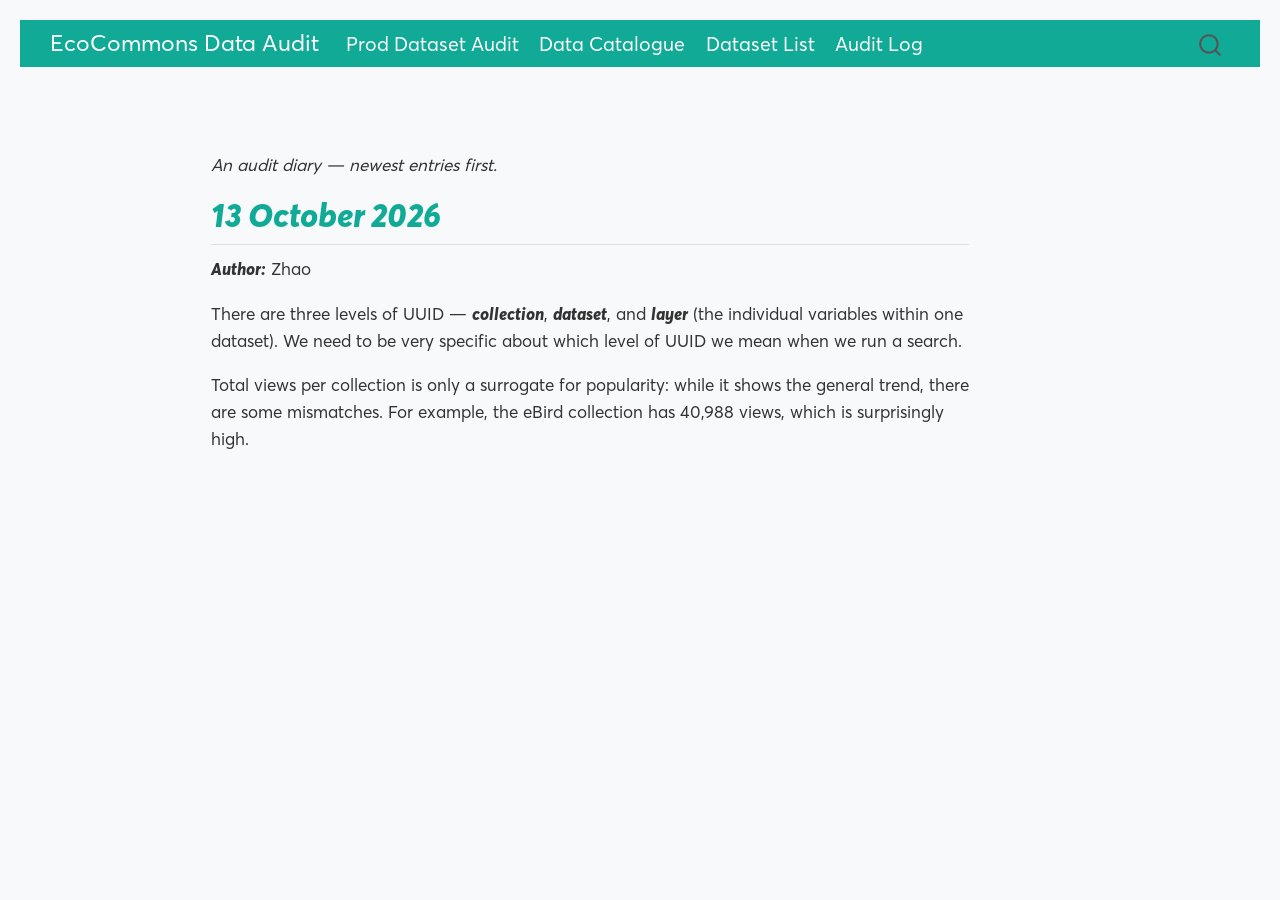
==== commit 3549920f: "Merge data handbook into Rule Book; hide Rule Book from navbar - Fold the data standards & publishin" ====
--- a/docs/audit_log.html
+++ b/docs/audit_log.html
@@ -104,10 +104,6 @@
 <span class="menu-text">Dataset List</span></a>
   </li>  
   <li class="nav-item">
-    <a class="nav-link" href="./rule_book.html"> 
-<span class="menu-text">Rule Book</span></a>
-  </li>  
-  <li class="nav-item">
     <a class="nav-link active" href="./audit_log.html" aria-current="page"> 
 <span class="menu-text">Audit Log</span></a>
   </li>  
